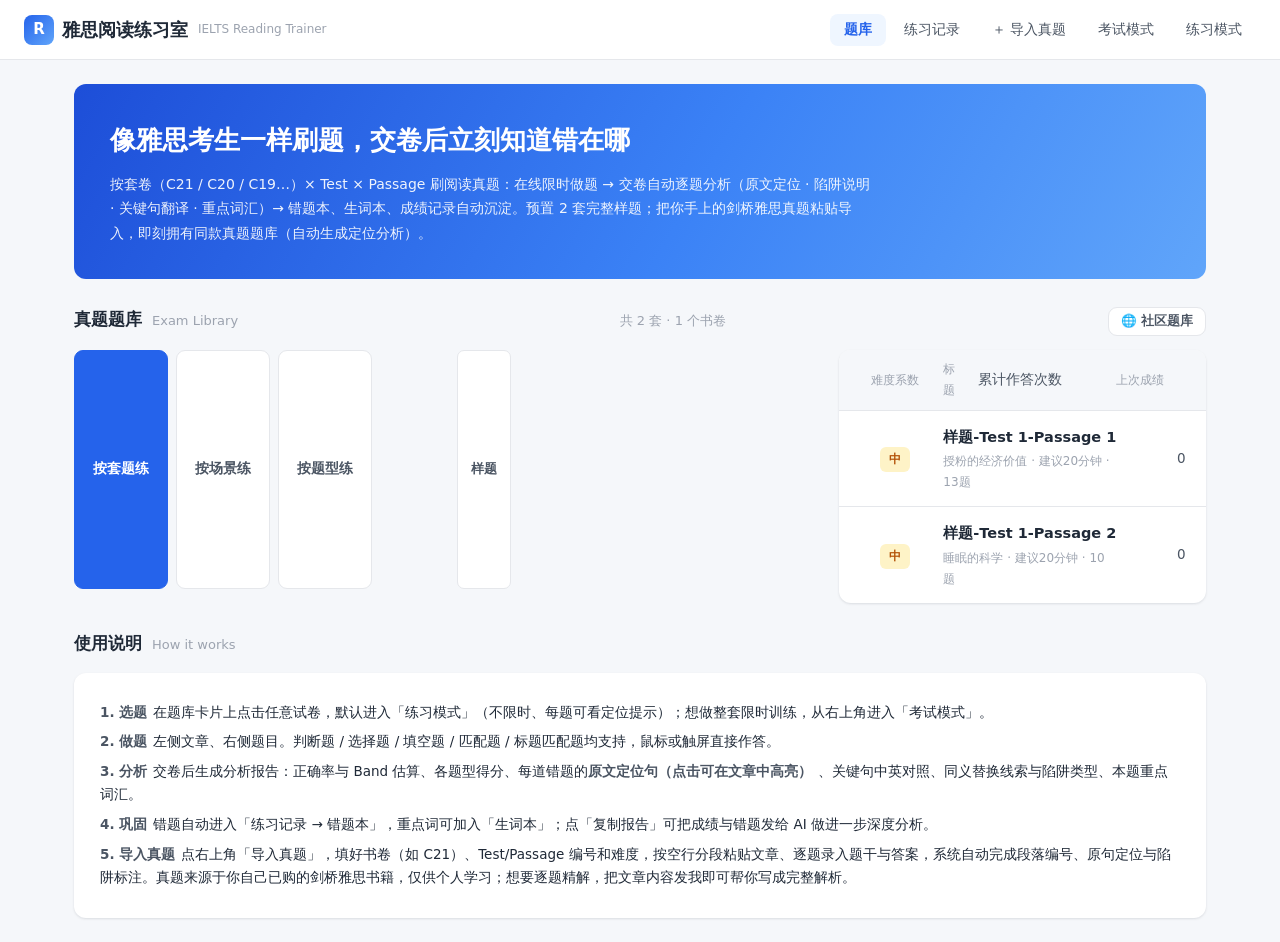
==== index.html @ 21b91934 "feat: 社区题库——GitHub 仓库即共享数据库，无需服务器 用户问「要不要租服务器共享数据」，实测 GitHub raw / jsDelivr 均开放 CORS， 故用仓库 packs/ 目录" ====
<!DOCTYPE html>
<html lang="zh-CN">
<head>
<meta charset="UTF-8">
<meta name="viewport" content="width=device-width, initial-scale=1.0">
<title>雅思阅读练习室 · IELTS Reading Trainer</title>
<link rel="stylesheet" href="assets/style.css">
</head>
<body>

<!-- 顶部导航 -->
<header class="topbar">
  <div class="brand" id="brandHome">
    <span class="logo">R</span>
    雅思阅读练习室 <small>IELTS Reading Trainer</small>
  </div>
  <nav class="nav">
    <button id="nav-home" class="active">题库</button>
    <button id="nav-history">练习记录</button>
    <button id="nav-import">＋ 导入真题</button>
    <button id="nav-examMode">考试模式</button>
    <button id="nav-practiceMode">练习模式</button>
  </nav>
</header>

<!-- 试卷信息条（答题/报告时显示） -->
<div id="examTopbar" style="display:none;max-width:1180px;margin:14px auto 0;padding:0 24px">
  <div class="exam-header">
    <h2 id="examTitle">试卷</h2>
    <span class="progress" id="progress">已答 0/0</span>
    <div class="timer" id="timer">00:00</div>
  </div>
</div>

<main>
  <!-- ========== 首页：题库 ========== -->
  <section id="view-home" class="view active">
    <div class="hero">
      <h1>像雅思考生一样刷题，交卷后立刻知道错在哪</h1>
      <p>按套卷（C21 / C20 / C19…）× Test × Passage 刷阅读真题：在线限时做题 → 交卷自动逐题分析（原文定位 · 陷阱说明 · 关键句翻译 · 重点词汇）→ 错题本、生词本、成绩记录自动沉淀。预置 2 套完整样题；把你手上的剑桥雅思真题粘贴导入，即刻拥有同款真题题库（自动生成定位分析）。</p>
    </div>
    <div class="sec-title">真题题库 <span class="en">Exam Library</span><span class="count" id="examCount"></span>
      <button class="btn ghost btn-sm" id="btnCommunity" style="margin-left:auto">🌐 社区题库</button>
    </div>
    <div class="exam-grid" id="examGrid"></div>

    <div class="sec-title">使用说明 <span class="en">How it works</span></div>
    <div class="panel">
      <div class="kv"><b>1. 选题</b>在题库卡片上点击任意试卷，默认进入「练习模式」（不限时、每题可看定位提示）；想做整套限时训练，从右上角进入「考试模式」。</div>
      <div class="kv"><b>2. 做题</b>左侧文章、右侧题目。判断题 / 选择题 / 填空题 / 匹配题 / 标题匹配题均支持，鼠标或触屏直接作答。</div>
      <div class="kv"><b>3. 分析</b>交卷后生成分析报告：正确率与 Band 估算、各题型得分、每道错题的<b>原文定位句（点击可在文章中高亮）</b>、关键句中英对照、同义替换线索与陷阱类型、本题重点词汇。</div>
      <div class="kv"><b>4. 巩固</b>错题自动进入「练习记录 → 错题本」，重点词可加入「生词本」；点「复制报告」可把成绩与错题发给 AI 做进一步深度分析。</div>
      <div class="kv"><b>5. 导入真题</b>点右上角「导入真题」，填好书卷（如 C21）、Test/Passage 编号和难度，按空行分段粘贴文章、逐题录入题干与答案，系统自动完成段落编号、原句定位与陷阱标注。真题来源于你自己已购的剑桥雅思书籍，仅供个人学习；想要逐题精解，把文章内容发我即可帮你写成完整解析。</div>
    </div>
  </section>

  <!-- ========== 答题页 ========== -->
  <section id="view-exam" class="view">
    <div class="mobile-tabs">
      <button data-mtab="passage" class="active">阅读文章</button>
      <button data-mtab="question">题目</button>
    </div>
    <div class="exam-body">
      <div class="panel" id="passagePanel">
        <div class="panel-title">阅读文章 <span class="tag">Passage</span></div>
        <div id="passageBody"></div>
      </div>
      <div class="panel" id="questionPanel">
        <div class="panel-title">题目 <span class="tag">Questions</span></div>
        <div id="questionBody"></div>
      </div>
    </div>
  </section>

  <!-- ========== 分析报告页 ========== -->
  <section id="view-report" class="view">
    <div class="report-head">
      <div class="score-ring" id="scoreRing"></div>
      <div class="report-meta" id="reportMeta"></div>
    </div>
    <div class="report-actions" id="reportActions"></div>
    <div class="exam-body">
      <div class="panel" id="reportPassagePanel">
        <div class="panel-title">原文与词汇 <span class="tag">Passage</span></div>
        <div id="reportPassage"></div>
      </div>
      <div class="panel" id="reportAnswerPanel">
        <div class="panel-title">逐题解析 <span class="tag">Analysis</span></div>
        <div id="reportAnswers"></div>
      </div>
    </div>
  </section>

  <!-- ========== 记录页 ========== -->
  <section id="view-history" class="view"></section>
</main>

<!-- 导入文章弹窗 -->
<div class="modal-mask" id="importMask">
  <div class="modal" style="width:860px">
    <h3>导入英文文章 · 创建练习题</h3>
    <div class="m-sub">粘贴任意英文文章（空行分段），选择题目来源与用途。文章与题目数据仅保存在本机浏览器。</div>

    <div class="form-2col">
      <div class="form-row"><label>试卷名称（如 C21-Test 1-Passage 1 / My Article）</label><input type="text" id="impTitle" placeholder="导入的文章"></div>
      <div class="form-row"><label>中文副标题</label><input type="text" id="impTitleCn" placeholder=""></div>
    </div>
    <div class="form-4col">
      <div class="form-row"><label>所属书卷/合集</label><input type="text" id="impBook" list="bookList" placeholder="C21 / 我的文章"><datalist id="bookList"><option value="C21"><option value="C20"><option value="C19"><option value="C18"><option value="C17"><option value="C16"><option value="C15"><option value="C14"><option value="C13"><option value="C12"><option value="C11"><option value="C10"><option value="C9"><option value="C8"><option value="C7"><option value="C6"><option value="C5"><option value="我的文章"></datalist></div>
      <div class="form-row"><label>Test 编号</label><input type="number" id="impTest" value="1" min="1" max="9"></div>
      <div class="form-row"><label>Passage 编号</label><input type="number" id="impPassageNo" value="1" min="1" max="9"></div>
      <div class="form-row"><label>难度系数</label><select id="impDifficulty"><option>易</option><option selected>中</option><option>难</option></select></div>
    </div>
    <div class="form-2col">
      <div class="form-row"><label>建议用时（分钟）</label><input type="number" id="impMinutes" value="20"></div>
      <div class="form-row"><label>话题/场景（如：环境、教育、科技）</label><input type="text" id="impTag" placeholder="环境"></div>
    </div>
    <div class="form-row">
      <label>文章内容（每个段落之间空一行，系统自动标注 A/B/C… 段）</label>
      <textarea id="impPassage" style="min-height:150px" placeholder="在此粘贴英文文章。段落之间用空行分隔。"></textarea>
    </div>

    <div class="form-row">
      <label>题目来源</label>
      <div class="src-picker">
        <label class="src-opt"><input type="radio" name="srcMode" value="auto" checked> <b>自动生成题目</b><span>内置规则引擎离线出题（判断/填空/标题匹配），每题带原句定位与解析，即刻可练</span></label>
        <label class="src-opt"><input type="radio" name="srcMode" value="manual"> <b>我自己出题</b><span>逐题手动录入题干与答案（真题可用这种方式）</span></label>
        <label class="src-opt"><input type="radio" name="srcMode" value="mix"> <b>混合</b><span>自动生成打底，再手动补充</span></label>
      </div>
    </div>

    <div class="form-row" id="autoOpts">
      <label>自动生成的题型</label>
      <div class="type-check">
        <label><input type="checkbox" id="autoTfng" checked> 判断题（6 题）</label>
        <label><input type="checkbox" id="autoGap" checked> 句子填空（3 题）</label>
        <label><input type="checkbox" id="autoHeading" checked> 段落标题匹配</label>
      </div>
      <div class="hint-text">生成规则：TRUE=同义复现 / FALSE=反向改写 / NG=实体偷换；填空从原句挖关键词；标题按段落关键词生成并带干扰项。所有题目均可回原文定位。</div>
    </div>

    <div class="form-row" id="manualRows" style="display:none">
      <label>题目录入（题干粘贴文章相关句子；选项仅单选题需要，用分号分隔；答案填 TRUE/FALSE/NOT GIVEN、选项字母或所填词）</label>
      <div id="importRows"></div>
      <div class="hint-text" style="margin-top:8px"><button class="hint-btn" id="impAddRow" style="margin-left:0">＋ 添加一行题目</button></div>
    </div>

    <div class="form-row">
      <label>用途</label>
      <div class="src-picker">
        <label class="src-opt"><input type="radio" name="useMode" value="self" checked> <b>仅自己练习</b><span>保存在本机浏览器，不上传、不分享</span></label>
        <label class="src-opt"><input type="radio" name="useMode" value="contribute"> <b>贡献到公共题库</b><span>把这份文章与题目打包，提交给本项目的共享题库（见下方确认）</span></label>
      </div>
    </div>

    <div class="form-row contribute-box" id="contributeBox" style="display:none">
      <label>贡献确认（全部勾选后才能贡献）</label>
      <div class="declare-list">
        <label><input type="checkbox" id="declCopyright"> 我确认对这篇文章拥有相应权利：原创、公有领域，或已获授权可以分享（不是从商业站点/出版物扒来的全文）。</label>
        <label><input type="checkbox" id="declOriginal"> 我确认题目是我自己出的，或由本工具自动生成，没有从雅思哥/小站等商业备考站复制题目。</label>
        <label><input type="checkbox" id="declPrivacy"> 我确认文章不含个人隐私、保密资料或不当内容。</label>
      </div>
      <div class="form-2col" style="margin-top:10px">
        <div class="form-row"><label>贡献者昵称（显示在题库来源中）</label><input type="text" id="impContributor" placeholder="anonymous"></div>
        <div class="form-row"><label>文章授权方式</label><select id="impLicense"><option value="CC BY 4.0">CC BY 4.0（署名）</option><option value="CC0">CC0（公有领域奉献）</option><option value="原文转载已获授权">已获授权转载</option></select></div>
      </div>
    </div>

    <div class="form-row" id="verifyBox" style="display:none"></div>

    <div style="display:flex;gap:10px;margin-top:6px;flex-wrap:wrap">
      <button class="btn" id="impSubmit">导入并开始练习</button>
      <button class="btn ghost" id="impPreview">预览自动生成的题目</button>
      <button class="btn ghost" id="impCommunity">🌐 社区题库</button>
      <button class="btn ghost" id="impExportPack">导出题库包</button>
      <button class="btn ghost" id="impImportPack">导入题库包</button>
      <button class="btn ghost" id="impCancel">取消</button>
      <input type="file" id="packFile" accept=".json" style="display:none">
    </div>
  </div>
</div>

<!-- 社区题库弹窗（数据源：GitHub 仓库 packs/ 目录） -->
<div class="modal-mask" id="communityMask">
  <div class="modal" style="width:860px">
    <h3>🌐 社区题库</h3>
    <div class="m-sub">从项目 GitHub 仓库的 <code>packs/</code> 目录在线阅读并导入。所有内容由社区贡献，授权方式见每条来源标注；知识产权归各贡献者，本项目仅提供索引与导入通道。</div>

    <div class="cmty-toolbar">
      <button class="btn ghost" id="cmtyRefresh">🔄 刷新列表</button>
      <span class="cmty-status" id="cmtyStatus"></span>
    </div>
    <div id="cmtyList"></div>

    <div class="cmty-foot">
      <div>想贡献自己的文章？「导入真题」→ 用途选<b>贡献到公共题库</b> → 导出处题库包，按 <a href="https://github.com/l458022/ielts-reading-trainer/blob/main/CONTRIBUTING.md" target="_blank" rel="noopener">贡献指南</a> 提 PR。合并后这里就会出现。</div>
      <div style="display:flex;gap:10px">
        <button class="btn ghost" id="cmtyClose">关闭</button>
      </div>
    </div>
  </div>
</div>

<div class="toast" id="toast"></div>
<div class="vocab-tip" id="vocabTip"></div>

<script src="assets/data-exam1.js"></script>
<script src="assets/data-exam2.js"></script>
<script src="assets/engine.js"></script>
<script src="assets/generator.js"></script>
<script src="assets/dict-core.js"></script>
<script src="assets/app.js"></script>
</body>
</html>
---- assets/style.css ----
/* 雅思阅读练习平台 · 样式（浅色学习界面） */

:root {
  --blue: #2563eb;
  --blue-dark: #1e40af;
  --blue-light: #eff6ff;
  --ink: #1f2937;
  --ink-2: #4b5563;
  --ink-3: #9ca3af;
  --line: #e5e7eb;
  --bg: #f5f7fa;
  --card: #ffffff;
  --green: #16a34a;
  --green-bg: #f0fdf4;
  --red: #dc2626;
  --red-bg: #fef2f2;
  --amber: #d97706;
  --amber-bg: #fffbeb;
  --radius: 12px;
  --shadow: 0 1px 3px rgba(16,24,40,.08), 0 1px 2px rgba(16,24,40,.04);
}

* { box-sizing: border-box; margin: 0; padding: 0; }

body {
  font-family: "Segoe UI", "Microsoft YaHei", "PingFang SC", system-ui, sans-serif;
  background: var(--bg);
  color: var(--ink);
  line-height: 1.75;
  font-size: 15px;
}

button { font-family: inherit; cursor: pointer; border: none; background: none; }
a { color: var(--blue); text-decoration: none; }
a:hover { text-decoration: underline; }

/* ---------- 顶栏 ---------- */
.topbar {
  position: sticky; top: 0; z-index: 50;
  background: var(--card);
  border-bottom: 1px solid var(--line);
  display: flex; align-items: center; gap: 16px;
  padding: 0 24px; height: 60px;
}
.brand { font-size: 18px; font-weight: 700; color: var(--ink); cursor: pointer; display: flex; align-items: center; gap: 8px; }
.brand .logo { width: 30px; height: 30px; border-radius: 8px; background: linear-gradient(135deg, var(--blue), #60a5fa); color: #fff; display: grid; place-items: center; font-size: 15px; font-weight: 800; }
.brand small { font-size: 12px; color: var(--ink-3); font-weight: 400; margin-left: 2px; }
.nav { display: flex; gap: 4px; margin-left: auto; }
.nav button {
  padding: 7px 14px; border-radius: 8px; font-size: 14px; color: var(--ink-2);
}
.nav button:hover { background: var(--bg); color: var(--ink); }
.nav button.active { background: var(--blue-light); color: var(--blue); font-weight: 600; }

main { max-width: 1180px; margin: 0 auto; padding: 24px; }
.view { display: none; }
.view.active { display: block; }

/* ---------- 首页 ---------- */
.hero {
  background: linear-gradient(120deg, #1d4ed8, #3b82f6 55%, #60a5fa);
  color: #fff; border-radius: var(--radius);
  padding: 34px 36px; margin-bottom: 26px;
}
.hero h1 { font-size: 26px; margin-bottom: 8px; }
.hero p { font-size: 14px; opacity: .92; max-width: 760px; }

.sec-title {
  display: flex; align-items: baseline; gap: 10px;
  font-size: 17px; font-weight: 700; margin: 26px 0 14px;
}
.sec-title .en { color: var(--ink-3); font-size: 13px; font-weight: 400; }
.sec-title .count { margin-left: auto; font-size: 13px; color: var(--ink-3); font-weight: 400; }

.exam-grid { display: grid; grid-template-columns: repeat(auto-fill, minmax(330px, 1fr)); gap: 16px; }

.exam-card {
  background: var(--card); border-radius: var(--radius); box-shadow: var(--shadow);
  padding: 20px; border: 1px solid transparent; transition: border-color .15s, transform .15s;
  cursor: pointer; position: relative;
}
.exam-card:hover { border-color: var(--blue); transform: translateY(-2px); }
.exam-card .badge {
  display: inline-block; font-size: 12px; padding: 2px 10px; border-radius: 20px;
  background: var(--blue-light); color: var(--blue); font-weight: 600; margin-bottom: 10px;
}
.exam-card h3 { font-size: 17px; }
.exam-card .cn { font-size: 13px; color: var(--ink-3); margin: 2px 0 10px; }
.exam-card .meta { display: flex; flex-wrap: wrap; gap: 8px; font-size: 12.5px; color: var(--ink-2); }
.exam-card .meta span { background: var(--bg); border-radius: 6px; padding: 3px 9px; }
.exam-card .intro { font-size: 13px; color: var(--ink-2); margin-top: 12px; line-height: 1.6; }
.exam-card .best { margin-top: 10px; font-size: 12.5px; color: var(--green); font-weight: 600; }
.exam-card .delete-btn {
  position: absolute; top: 12px; right: 12px; font-size: 12px; color: var(--ink-3);
  padding: 3px 9px; border-radius: 6px;
}
.exam-card .delete-btn:hover { color: var(--red); background: var(--red-bg); }

/* ---------- 按钮 ---------- */
.btn {
  display: inline-flex; align-items: center; gap: 6px;
  border-radius: 9px; padding: 9px 18px; font-size: 14px; font-weight: 600;
  background: var(--blue); color: #fff; transition: background .15s;
}
.btn:hover { background: var(--blue-dark); }
.btn.ghost { background: var(--card); color: var(--ink-2); border: 1px solid var(--line); }
.btn.ghost:hover { background: var(--bg); color: var(--ink); }
.btn.warn { background: var(--amber); }
.btn.warn:hover { background: #b45309; }
.btn:disabled { opacity: .5; cursor: not-allowed; }
.btn-sm { padding: 5px 12px; font-size: 12.5px; font-weight: 600; }

/* ---------- 社区题库 ---------- */
.cmty-toolbar { display: flex; align-items: center; gap: 12px; margin-bottom: 10px; }
.cmty-status { font-size: 12.5px; color: var(--ink-3); }
.cmty-loading, .cmty-empty {
  font-size: 13px; color: var(--ink-3); background: var(--bg);
  border: 1px dashed var(--line); border-radius: 10px; padding: 18px; text-align: center;
}
.cmty-row {
  display: flex; align-items: center; gap: 14px; justify-content: space-between;
  border: 1px solid var(--line); border-radius: 10px; padding: 12px 14px; margin-bottom: 10px;
  background: var(--card);
}
.cmty-row:hover { border-color: var(--blue); }
.cmty-info { min-width: 0; }
.cmty-title { font-size: 14.5px; font-weight: 700; color: var(--ink); margin-bottom: 5px; }
.cmty-title .cmty-en { font-weight: 500; color: var(--ink-3); font-size: 12.5px; }
.cmty-meta { display: flex; flex-wrap: wrap; gap: 8px; font-size: 12px; color: var(--ink-2); margin-bottom: 4px; }
.cmty-meta span { background: var(--blue-light); color: var(--blue); border-radius: 5px; padding: 1px 8px; }
.cmty-src { font-size: 11.5px; color: var(--ink-3); }
.cmty-foot {
  display: flex; align-items: flex-end; justify-content: space-between; gap: 16px;
  margin-top: 16px; padding-top: 14px; border-top: 1px solid var(--line);
  font-size: 12px; color: var(--ink-3);
}
.cmty-foot a { color: var(--blue); text-decoration: underline; }

/* ---------- 答题页 ---------- */
.exam-header {
  display: flex; align-items: center; gap: 14px; flex-wrap: wrap;
  background: var(--card); border-radius: var(--radius); box-shadow: var(--shadow);
  padding: 14px 20px; margin-bottom: 18px;
}
.exam-header h2 { font-size: 18px; }
.exam-header .timer {
  margin-left: auto; font-variant-numeric: tabular-nums;
  font-size: 20px; font-weight: 700; color: var(--blue);
}
.exam-header .timer.urgent { color: var(--red); }
.exam-header .progress { font-size: 13px; color: var(--ink-2); }

.exam-body { display: grid; grid-template-columns: 1fr 460px; gap: 18px; align-items: start; }
.panel {
  background: var(--card); border-radius: var(--radius); box-shadow: var(--shadow);
  padding: 22px 26px;
}
.panel-title {
  font-size: 15px; font-weight: 700; margin-bottom: 4px; color: var(--ink);
  display: flex; align-items: center; gap: 8px;
}
.panel-title .tag { font-size: 11px; background: var(--blue-light); color: var(--blue); border-radius: 5px; padding: 1px 8px; font-weight: 600; }

.para { margin: 14px 0; text-align: justify; }
.para-label {
  display: inline-flex; width: 26px; height: 26px; border-radius: 6px;
  background: var(--blue); color: #fff; font-weight: 700; font-size: 13px;
  align-items: center; justify-content: center; margin-right: 8px; vertical-align: 2px;
}
.sentence { border-radius: 3px; transition: background .3s; }
.sentence.hl { background: #fde68a; padding: 1px 0; }
.sentence.hl-active { background: #fbbf24; padding: 1px 0; }
.vocab-word { border-bottom: 1.5px dashed var(--blue); cursor: help; }
.vocab-marked { background: #ede9fe; border-radius: 3px; padding: 0 2px; cursor: pointer; }

/* 报告页逐词点击 */
.w { border-radius: 3px; cursor: pointer; transition: background .12s; }
.w:hover { background: #dbeafe; }
.w.vocab-word { background: #eff6ff; }
.dict-hint {
  font-size: 12.5px; color: #1e40af; background: #eff6ff;
  border: 1px solid #bfdbfe; border-radius: 8px; padding: 8px 12px; margin-bottom: 10px;
}
.dict-hint b { color: #1d4ed8; }

/* 查词气泡 */
.tip-src { display: inline-block; font-size: 11px; font-weight: 700; border-radius: 5px; padding: 1px 7px; margin-bottom: 5px; }
.tip-src.src-vocab { background: #1d4ed8; color: #fff; }
.tip-src.src-dict { background: #065f46; color: #d1fae5; }
.tip-src.src-none { background: #7f1d1d; color: #fecaca; }
.tip-sub { color: #d1d5db; font-size: 12px; }
.tip-acts { margin-top: 8px; padding-top: 7px; border-top: 1px solid #374151; display: flex; gap: 12px; }
.tip-act { color: #93c5fd; cursor: pointer; font-size: 12.5px; }
.tip-act:hover { color: #bfdbfe; text-decoration: underline; }

.vocab-tip {
  position: fixed; z-index: 200; max-width: 280px;
  background: #1f2937; color: #f9fafb; border-radius: 9px; padding: 10px 14px;
  font-size: 13px; line-height: 1.6; box-shadow: 0 10px 30px rgba(0,0,0,.25);
  display: none;
}
.vocab-tip b { color: #93c5fd; }

/* 题目组 */
.qgroup { margin-bottom: 26px; }
.qgroup .instruction {
  font-size: 13.5px; font-weight: 600; color: var(--ink);
  background: var(--blue-light); border-radius: 8px; padding: 10px 14px; margin: 8px 0 6px;
}
.qgroup .note { font-size: 12px; color: var(--amber); margin: 0 0 8px 2px; }

.q-item { padding: 13px 0; border-bottom: 1px dashed var(--line); }
.q-item:last-child { border-bottom: none; }
.q-item .stem { font-weight: 600; font-size: 14px; margin-bottom: 8px; }
.q-item .stem .no { color: var(--blue); margin-right: 6px; }
.q-item .subj { font-weight: 400; color: var(--ink-2); font-size: 13px; margin-bottom: 6px; }

.opts { display: flex; flex-wrap: wrap; gap: 8px; }
.opt {
  border: 1.5px solid var(--line); border-radius: 8px; padding: 6px 14px;
  font-size: 13.5px; color: var(--ink-2); background: #fff; transition: all .12s;
  display: inline-flex; align-items: center; gap: 6px;
}
.opt:hover { border-color: var(--blue); color: var(--blue); }
.opt.sel { border-color: var(--blue); background: var(--blue-light); color: var(--blue); font-weight: 600; }

.gapfill-input {
  width: 220px; max-width: 100%; border: none; border-bottom: 1.5px solid var(--line);
  font-size: 14px; padding: 5px 6px; color: var(--ink); background: transparent;
}
.gapfill-input:focus { outline: none; border-bottom-color: var(--blue); }

select.heading-select, select.matching-select {
  border: 1.5px solid var(--line); border-radius: 8px; padding: 5px 10px;
  font-size: 13.5px; color: var(--ink); background: #fff; max-width: 100%;
}
select.heading-select:focus, select.matching-select:focus { outline: none; border-color: var(--blue); }

.heading-pool { font-size: 13px; background: var(--bg); border-radius: 8px; padding: 12px 16px; margin: 8px 0; }
.heading-pool div { padding: 2px 0; }

.matching-pool { font-size: 13px; background: var(--bg); border-radius: 8px; padding: 12px 16px; margin: 8px 0; }
.matching-pool div { padding: 2px 0; }

.q-actions { margin-top: 24px; display: flex; gap: 12px; flex-wrap: wrap; }
.hint-btn { font-size: 12px; color: var(--amber); padding: 2px 8px; border-radius: 5px; margin-left: 8px; }
.hint-btn:hover { background: var(--amber-bg); }
.hint-box { font-size: 13px; background: var(--amber-bg); color: #92400e; border-radius: 8px; padding: 9px 13px; margin-top: 8px; }

/* ---------- 报告页 ---------- */
.report-head {
  background: var(--card); border-radius: var(--radius); box-shadow: var(--shadow);
  padding: 24px 28px; margin-bottom: 18px;
  display: flex; gap: 30px; flex-wrap: wrap; align-items: center;
}
.score-ring { width: 120px; height: 120px; flex-shrink: 0; position: relative; }
.score-ring svg { transform: rotate(-90deg); }
.score-ring .num {
  position: absolute; inset: 0; display: grid; place-items: center;
  font-size: 26px; font-weight: 800; color: var(--ink);
}
.score-ring .num small { font-size: 13px; color: var(--ink-3); font-weight: 500; }
.report-meta { flex: 1; min-width: 260px; }
.report-meta h2 { font-size: 20px; margin-bottom: 4px; }
.report-meta .stat-row { display: flex; gap: 22px; flex-wrap: wrap; margin-top: 12px; }
.report-meta .stat { text-align: center; }
.report-meta .stat b { display: block; font-size: 20px; }
.report-meta .stat span { font-size: 12px; color: var(--ink-3); }

.type-chips { display: flex; gap: 10px; flex-wrap: wrap; margin: 14px 0 4px; }
.type-chip {
  background: var(--bg); border-radius: 9px; padding: 8px 14px; font-size: 12.5px;
}
.type-chip b { display: block; font-size: 15px; margin-bottom: 1px; }
.type-chip.full { background: var(--green-bg); color: var(--green); }
.type-chip.half { background: var(--amber-bg); color: var(--amber); }
.type-chip.low { background: var(--red-bg); color: var(--red); }

.report-actions { display: flex; gap: 12px; margin: 16px 0; flex-wrap: wrap; }

.ans-card {
  background: var(--card); border-radius: var(--radius); box-shadow: var(--shadow);
  margin-bottom: 14px; overflow: hidden; border-left: 4px solid var(--line);
}
.ans-card.ok { border-left-color: var(--green); }
.ans-card.bad { border-left-color: var(--red); }
.ans-card-head {
  display: flex; align-items: center; gap: 12px; padding: 14px 20px;
  background: var(--bg); font-weight: 700; font-size: 14px;
}
.ans-card.ok .ans-card-head { background: var(--green-bg); color: #166534; }
.ans-card.bad .ans-card-head { background: var(--red-bg); color: #991b1b; }
.ans-card-head .no { font-size: 16px; }
.ans-card-head .type-tag { font-size: 11px; background: rgba(0,0,0,.07); padding: 2px 8px; border-radius: 5px; font-weight: 600; }
.ans-card-head .right { margin-left: auto; font-weight: 600; font-size: 13.5px; }
.ans-card-body { padding: 16px 20px; }

.kv { font-size: 13.5px; margin: 6px 0; }
.kv b { color: var(--ink-2); font-weight: 600; margin-right: 6px; }
.kv .wrong-val { color: var(--red); text-decoration: line-through; }
.kv .right-val { color: var(--green); font-weight: 700; }

.quote-box {
  background: #fffbeb; border-left: 3px solid var(--amber);
  border-radius: 0 8px 8px 0; padding: 12px 16px; margin: 10px 0; font-size: 14px;
}
.quote-box .loc { font-size: 12px; color: var(--amber); font-weight: 700; margin-bottom: 4px; }
.quote-box .trans { color: var(--ink-2); font-size: 13px; margin-top: 8px; padding-top: 8px; border-top: 1px dashed #fcd34d; }

.tips { display: flex; flex-direction: column; gap: 8px; margin-top: 10px; }
.tip {
  font-size: 13px; border-radius: 8px; padding: 9px 13px; display: flex; gap: 8px;
}
.tip.explain { background: var(--blue-light); color: #1e3a8a; }
.tip.trap { background: var(--red-bg); color: #991b1b; }
.tip.para { background: var(--green-bg); color: #166534; }
.tip::before { font-weight: 700; flex-shrink: 0; }
.tip.explain::before { content: "解析"; }
.tip.trap::before { content: "陷阱"; }
.tip.para::before { content: "替换"; }

.word-chips { display: flex; flex-wrap: wrap; gap: 6px; margin-top: 10px; }
.word-chip {
  font-size: 12px; background: #ede9fe; color: #5b21b6;
  border-radius: 6px; padding: 3px 9px;
}

/* 词表 */
.vocab-table { width: 100%; border-collapse: collapse; font-size: 13.5px; }
.vocab-table th, .vocab-table td { padding: 9px 10px; border-bottom: 1px solid var(--line); text-align: left; vertical-align: top; }
.vocab-table th { background: var(--bg); font-size: 12.5px; color: var(--ink-2); }
.vocab-table td:first-child { font-weight: 700; color: var(--blue-dark); white-space: nowrap; }
.vocab-table .sent { color: var(--ink-2); font-size: 12.5px; }
.add-word { font-size: 11.5px; color: var(--ink-3); }
.add-word:hover { color: var(--blue); }

/* ---------- 历史 / 错题本 ---------- */
.history-table { width: 100%; border-collapse: collapse; background: var(--card); border-radius: var(--radius); box-shadow: var(--shadow); overflow: hidden; font-size: 13.5px; }
.history-table th, .history-table td { padding: 11px 14px; border-bottom: 1px solid var(--line); text-align: left; }
.history-table th { background: var(--bg); font-size: 12.5px; color: var(--ink-2); }
.history-table tr:last-child td { border-bottom: none; }
.pill { font-size: 12px; padding: 2px 10px; border-radius: 20px; font-weight: 600; }
.pill.ok { background: var(--green-bg); color: var(--green); }
.pill.bad { background: var(--red-bg); color: var(--red); }

.empty { text-align: center; color: var(--ink-3); padding: 50px 0; font-size: 14px; }

/* ---------- 弹窗 ---------- */
.modal-mask {
  position: fixed; inset: 0; background: rgba(17,24,39,.5); z-index: 100;
  display: none; align-items: flex-start; justify-content: center; padding: 40px 16px; overflow: auto;
}
.modal-mask.show { display: flex; }
.modal {
  background: var(--card); border-radius: 14px; width: 760px; max-width: 100%;
  padding: 26px 30px; box-shadow: 0 20px 60px rgba(0,0,0,.3);
}
.modal h3 { font-size: 18px; margin-bottom: 4px; }
.modal .m-sub { font-size: 13px; color: var(--ink-3); margin-bottom: 18px; }
.form-row { margin-bottom: 14px; }
.form-row label { display: block; font-size: 13px; font-weight: 600; margin-bottom: 5px; color: var(--ink-2); }
.form-row input[type=text], .form-row input[type=number], .form-row textarea, .form-row select {
  width: 100%; border: 1.5px solid var(--line); border-radius: 8px; padding: 8px 12px;
  font-size: 14px; font-family: inherit;
}
.form-row textarea { min-height: 130px; resize: vertical; line-height: 1.6; }
.form-row .hint-text { font-size: 12px; color: var(--ink-3); margin-top: 4px; }
.form-2col { display: grid; grid-template-columns: 1fr 1fr; gap: 12px; }

.qrow { display: grid; grid-template-columns: 56px 1fr 96px 1fr 34px; gap: 8px; margin-bottom: 8px; align-items: center; }
.qrow input, .qrow select { border: 1.5px solid var(--line); border-radius: 7px; padding: 7px 9px; font-size: 13px; width: 100%; }
.qrow .mini-btn { text-align: center; color: var(--ink-3); border-radius: 6px; padding: 6px 0; font-size: 15px; }
.qrow .mini-btn:hover { color: var(--red); background: var(--red-bg); }
.qrow-head { display: grid; grid-template-columns: 56px 1fr 96px 1fr 34px; gap: 8px; font-size: 12px; color: var(--ink-3); margin-bottom: 4px; }

.toast {
  position: fixed; left: 50%; bottom: 40px; transform: translateX(-50%);
  background: #111827; color: #f9fafb; border-radius: 10px; padding: 11px 22px;
  font-size: 13.5px; z-index: 300; display: none; box-shadow: 0 10px 30px rgba(0,0,0,.3);
}
.toast.show { display: block; }

/* 移动端 */
@media (max-width: 960px) {
  .exam-body { grid-template-columns: 1fr; }
  .qrow, .qrow-head { grid-template-columns: 46px 1fr 80px; }
  .qrow .col-opt, .qrow .col-hide { display: none; }
  .exam-header .timer { margin-left: 0; }
  main { padding: 14px; }
  .topbar { padding: 0 14px; gap: 8px; }
  .brand small { display: none; }
}
.mobile-tabs { display: none; }
@media (max-width: 960px) {
  .mobile-tabs {
    display: flex; gap: 8px; margin-bottom: 12px;
  }
  .mobile-tabs button {
    flex: 1; padding: 10px; border-radius: 9px; font-size: 14px; font-weight: 600;
    background: var(--card); color: var(--ink-2); border: 1px solid var(--line);
  }
  .mobile-tabs button.active { background: var(--blue); color: #fff; border-color: var(--blue); }
  .mobile-hide { display: none !important; }
}

/* 打印/深色文字优化 */
::selection { background: #bfdbfe; }

/* ========== 题库页：套卷/场景/题型三视图 ========== */
.home-tabs { display: flex; gap: 8px; margin-bottom: 14px; }
.home-tabs button {
  padding: 8px 18px; border-radius: 9px; font-size: 14px; font-weight: 600;
  background: var(--card); color: var(--ink-2); border: 1px solid var(--line);
}
.home-tabs button.active { background: var(--blue); color: #fff; border-color: var(--blue); }

.book-bar { display: flex; flex-wrap: wrap; gap: 6px; margin-bottom: 14px; }
.book-btn {
  padding: 5px 13px; border-radius: 7px; font-size: 13px; font-weight: 600;
  background: var(--card); color: var(--ink-2); border: 1px solid var(--line);
}
.book-btn:hover { border-color: var(--blue); color: var(--blue); }
.book-btn.active { background: var(--blue); color: #fff; border-color: var(--blue); }

.exam-table {
  background: var(--card); border-radius: var(--radius); box-shadow: var(--shadow);
  overflow: hidden;
}
.exam-row {
  display: grid; grid-template-columns: 76px 1fr 110px 110px 150px;
  align-items: center; gap: 10px; padding: 13px 18px;
  border-bottom: 1px solid var(--line); cursor: pointer; transition: background .12s;
}
.exam-row:last-child { border-bottom: none; }
.exam-row:not(.head):hover { background: var(--blue-light); }
.exam-row.head {
  background: var(--bg); font-size: 12px; color: var(--ink-3); cursor: default;
  padding: 9px 18px;
}
.cell-diff { text-align: center; }
.cell-title b { font-size: 14.5px; font-weight: 600; }
.row-sub { font-size: 12px; color: var(--ink-3); margin-top: 1px; }
.cell-num { font-size: 13.5px; color: var(--ink-2); text-align: center; }
.cell-score { text-align: center; }
.cell-op { text-align: right; }
.link-btn {
  font-size: 13px; color: var(--blue); font-weight: 600; padding: 4px 8px; border-radius: 6px;
}
.link-btn:hover { background: var(--blue-light); }
.link-btn.danger { color: var(--ink-3); margin-left: 4px; }
.link-btn.danger:hover { color: var(--red); background: var(--red-bg); }

.diff-badge {
  display: inline-block; font-size: 12px; font-weight: 700; border-radius: 6px; padding: 2px 9px;
}
.diff-badge.diff-e { background: #dcfce7; color: #15803d; }
.diff-badge.diff-m { background: #fef3c7; color: #b45309; }
.diff-badge.diff-h { background: #fee2e2; color: #b91c1c; }

.scene-block { margin-bottom: 18px; }
.scene-name { font-size: 14px; font-weight: 700; margin-bottom: 8px; }
.scene-cards { display: grid; grid-template-columns: repeat(auto-fill, minmax(200px, 1fr)); gap: 10px; }
.exam-card.mini { padding: 14px 16px; }
.exam-card.mini h4 { font-size: 13.5px; line-height: 1.4; }
.exam-card.mini .meta { margin-top: 8px; display: flex; align-items: center; gap: 8px; font-size: 12px; color: var(--ink-3); }

.type-filter { display: flex; flex-wrap: wrap; gap: 10px; margin-bottom: 18px; }
.type-btn {
  background: var(--card); border: 1px solid var(--line); border-radius: 10px;
  padding: 12px 18px; font-size: 13px; color: var(--ink-2); text-align: center; min-width: 92px;
}
.type-btn:hover { border-color: var(--blue); color: var(--blue); }
.type-btn b { display: block; font-size: 18px; color: var(--ink); margin-bottom: 2px; }

.form-4col { display: grid; grid-template-columns: 2fr 1fr 1fr 1fr; gap: 12px; }
@media (max-width: 720px) {
  .form-4col { grid-template-columns: 1fr 1fr; }
  .exam-row { grid-template-columns: 64px 1fr 90px; }
  .exam-row .cell-num, .exam-row .cell-score, .exam-row.head .cell-num, .exam-row.head .cell-score { display: none; }
  .exam-row .cell-op { grid-column: 2 / -1; text-align: left; }
}

/* 标题防折行 */
.exam-row .cell-title b { white-space: nowrap; }

/* 导入弹窗：来源/用途选择、贡献声明、预览 */
.src-picker { display: flex; flex-direction: column; gap: 8px; }
.src-opt {
  display: grid; grid-template-columns: 22px auto 1fr; align-items: center; gap: 4px 10px;
  border: 1.5px solid var(--line); border-radius: 9px; padding: 10px 14px; cursor: pointer;
}
.src-opt:hover { border-color: var(--blue); }
.src-opt input { width: 16px; height: 16px; }
.src-opt b { font-size: 14px; }
.src-opt span { font-size: 12px; color: var(--ink-3); line-height: 1.5; }
.type-check { display: flex; gap: 18px; flex-wrap: wrap; font-size: 13.5px; }
.type-check label { display: flex; align-items: center; gap: 6px; cursor: pointer; }
.contribute-box { background: var(--amber-bg); border: 1px dashed #fcd34d; border-radius: 10px; padding: 14px 16px; }
.declare-list { display: flex; flex-direction: column; gap: 7px; }
.declare-list label { display: flex; gap: 8px; font-size: 12.5px; color: #92400e; line-height: 1.6; cursor: pointer; }
.declare-list input { margin-top: 3px; flex-shrink: 0; }
.preview-box { background: var(--bg); border-radius: 9px; padding: 12px 16px; font-size: 13px; }
.preview-group { font-weight: 700; color: var(--blue); margin: 8px 0 4px; font-size: 12.5px; }
.preview-q { font-size: 12.5px; color: var(--ink-2); padding: 2px 0; }
.preview-ans { color: var(--green); font-weight: 600; }
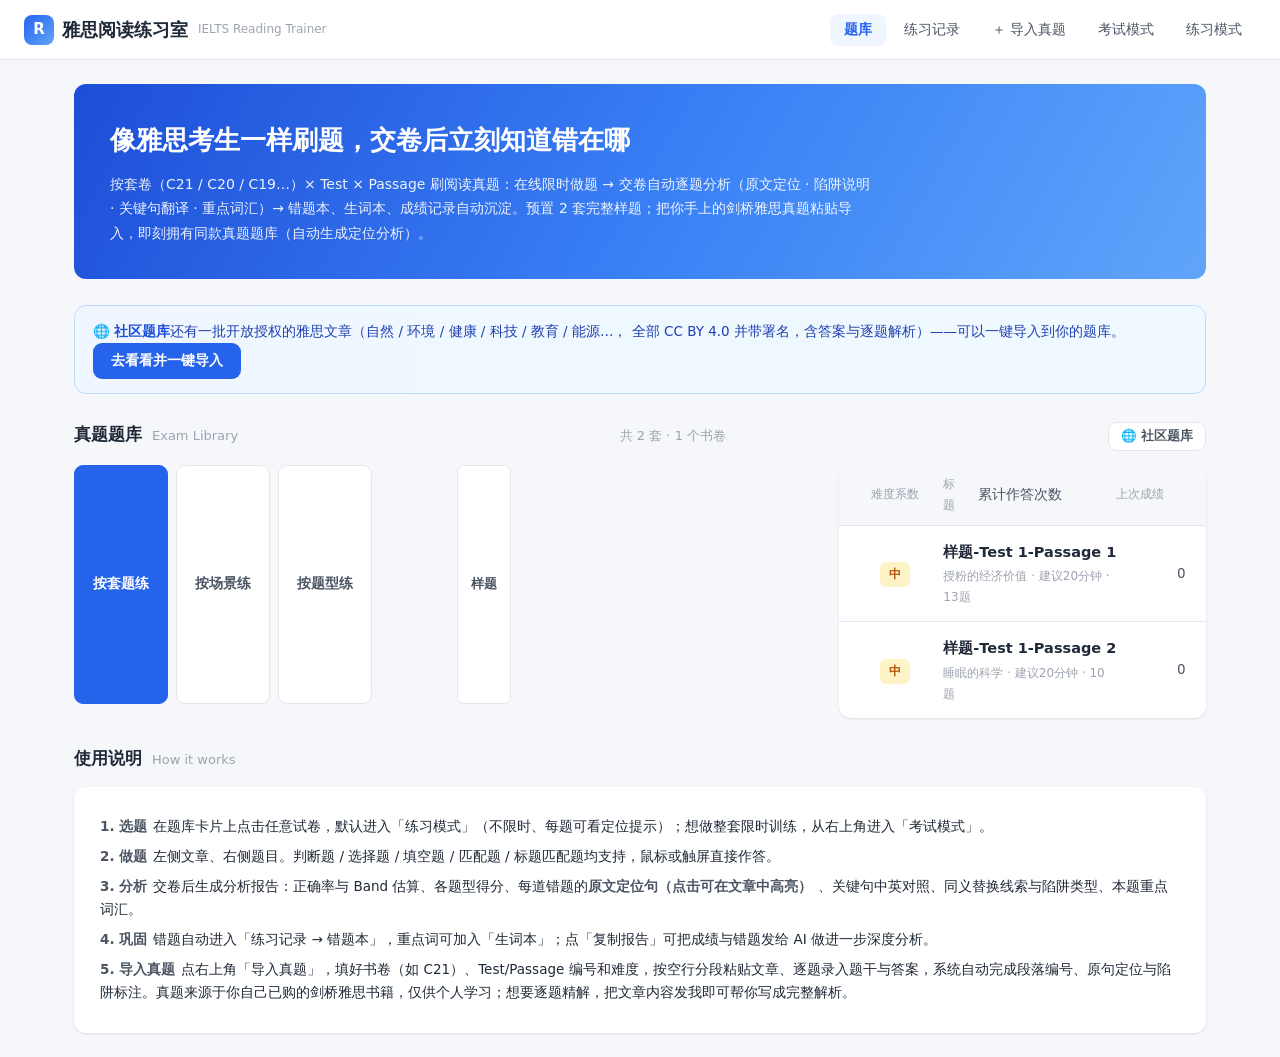
==== commit 8f110d9d: "fix: 首页看不到社区题库的 23 篇——加提示条 + 一键导入全部 用户反馈「库里还是只有两套」。实测确认：首页只显示 2 套内置样题， 23 篇社区题库必须进弹窗逐篇手动导入，等于内容被藏起来了" ====
--- a/index.html
+++ b/index.html
@@ -39,6 +39,12 @@
       <h1>像雅思考生一样刷题，交卷后立刻知道错在哪</h1>
       <p>按套卷（C21 / C20 / C19…）× Test × Passage 刷阅读真题：在线限时做题 → 交卷自动逐题分析（原文定位 · 陷阱说明 · 关键句翻译 · 重点词汇）→ 错题本、生词本、成绩记录自动沉淀。预置 2 套完整样题；把你手上的剑桥雅思真题粘贴导入，即刻拥有同款真题题库（自动生成定位分析）。</p>
     </div>
+    <div class="cmty-banner" id="cmtyBanner" style="display:none">
+      🌐 <b>社区题库</b>还有一批开放授权的雅思文章（自然 / 环境 / 健康 / 科技 / 教育 / 能源…，
+      全部 CC BY 4.0 并带署名，含答案与逐题解析）——可以一键导入到你的题库。
+      <button class="btn" id="cmtyBannerBtn">去看看并一键导入</button>
+    </div>
+
     <div class="sec-title">真题题库 <span class="en">Exam Library</span><span class="count" id="examCount"></span>
       <button class="btn ghost btn-sm" id="btnCommunity" style="margin-left:auto">🌐 社区题库</button>
     </div>
@@ -188,8 +194,70 @@
 
     <div class="cmty-toolbar">
       <button class="btn ghost" id="cmtyRefresh">🔄 刷新列表</button>
+      <button class="btn ghost" id="cmtyBulk">⬇ 一键导入全部</button>
+      <button class="btn ghost" id="cmtyAdminToggle">⚙ 管理模式</button>
+      <button class="btn ghost" id="cmtyUploadToggle">⬆ 上架新题库包</button>
+      <button class="btn ghost" id="cmtyIssueToggle">📥 从 Issue 导入投稿</button>
       <span class="cmty-status" id="cmtyStatus"></span>
     </div>
+
+    <div class="admin-box" id="cmtyAdminBox" style="display:none">
+      <div class="admin-warn">
+        <b>关于权限（请先读）</b>：前端代码是公开的，写死任何"管理员密码"都等于没有密码，
+        所以本应用<b>不使用密码</b>，而是用你自己的 GitHub 令牌来获得写权限。
+        <ul>
+          <li>令牌只保存在<b>你当前这台浏览器</b>的 localStorage，不会上传到任何地方，也不会进代码仓库</li>
+          <li>请使用<b>细粒度令牌（Fine-grained PAT）</b>：Repository access 只勾选
+            <code>l458022/ielts-reading-trainer</code>，Permissions 只给 <code>Contents: Read and write</code></li>
+          <li>创建入口：GitHub → 头像 → Settings → Developer settings → Personal access tokens → Fine-grained tokens → Generate new token</li>
+          <li>每次删改都会在仓库留下一条提交记录（可审计、可回滚）；公共电脑上用完请点「清除令牌」</li>
+        </ul>
+      </div>
+      <div class="form-row">
+        <label>GitHub 令牌</label>
+        <input type="password" id="cmtyToken" placeholder="github_pat_..." autocomplete="off">
+      </div>
+      <div class="admin-actions">
+        <button class="btn" id="cmtyTokenSave">保存令牌并启用</button>
+        <button class="btn ghost" id="cmtyTokenClear" style="display:none">清除令牌</button>
+        <span class="cmty-status" id="cmtyTokenState"></span>
+      </div>
+      <div class="admin-hint" id="cmtyAdminHint" style="display:none">
+        ✅ 管理模式已开启：上方每个题库包会多出「编辑」「删除」按钮，还可「⬆ 上架新题库包」。
+      </div>
+    </div>
+
+    <div class="admin-box" id="cmtyUploadBox" style="display:none">
+      <div class="form-row">
+        <label>方式一 · 粘贴题库包 JSON（别人发你的，或你自己导出的）</label>
+        <textarea id="cmtyUploadText" spellcheck="false" style="min-height:130px;font-family:ui-monospace,Menlo,Consolas,monospace;font-size:12px" placeholder='{"format":"ielts-reading-pack","version":1,"exams":[...]}'></textarea>
+      </div>
+      <div class="form-row">
+        <label>方式二 · 从本机「贡献」试卷中选一份上架</label>
+        <div id="cmtyLocalList"></div>
+      </div>
+      <div class="admin-actions">
+        <button class="btn" id="cmtyUploadPaste">校验并上架</button>
+        <span class="cmty-status" id="cmtyUploadMsg"></span>
+      </div>
+      <div class="admin-hint">上架前会校验 JSON 语法、包结构与 keySentence 是否真在原文中；文件名重复会自动加后缀，不会覆盖已有包。</div>
+    </div>
+
+    <div class="admin-box" id="cmtyIssueBox" style="display:none">
+      <div class="form-row">
+        <label>待处理的投稿 Issue（标签 <code>question-pack</code>）</label>
+        <div id="cmtyIssueList"></div>
+      </div>
+      <div class="admin-actions">
+        <button class="btn ghost" id="cmtyIssueRefresh">🔄 重新扫描</button>
+        <span class="cmty-status" id="cmtyIssueMsg"></span>
+      </div>
+      <div class="admin-hint">
+        贡献者用「📦 题库包贡献」Issue 表单提交后出现在这里。上架后会自动在 Issue 下回复并关闭；
+        若提示权限不足，请在令牌里加上 <code>Issues: Read and write</code>。
+      </div>
+    </div>
+
     <div id="cmtyList"></div>
 
     <div class="cmty-foot">
@@ -197,6 +265,23 @@
       <div style="display:flex;gap:10px">
         <button class="btn ghost" id="cmtyClose">关闭</button>
       </div>
+    </div>
+  </div>
+</div>
+
+<!-- 题库包编辑弹窗（管理员） -->
+<div class="modal-mask" id="packEditMask">
+  <div class="modal" style="width:920px">
+    <h3>编辑题库包</h3>
+    <div class="m-sub" id="packEditPath"></div>
+    <div class="form-row">
+      <label>包内容（JSON，保存前会校验结构与 keySentence 是否真在原文中）</label>
+      <textarea id="packEditText" spellcheck="false" style="min-height:360px;font-family:ui-monospace,Menlo,Consolas,monospace;font-size:12.5px;line-height:1.5"></textarea>
+    </div>
+    <div class="form-row" id="packEditMsg" style="font-size:13px;color:var(--ink-2)"></div>
+    <div style="display:flex;gap:10px">
+      <button class="btn" id="packEditSave">保存并提交到 GitHub</button>
+      <button class="btn ghost" id="packEditCancel">取消</button>
     </div>
   </div>
 </div>
--- a/assets/style.css
+++ b/assets/style.css
@@ -129,12 +129,43 @@
 .cmty-meta { display: flex; flex-wrap: wrap; gap: 8px; font-size: 12px; color: var(--ink-2); margin-bottom: 4px; }
 .cmty-meta span { background: var(--blue-light); color: var(--blue); border-radius: 5px; padding: 1px 8px; }
 .cmty-src { font-size: 11.5px; color: var(--ink-3); }
+.cmty-src a { color: var(--blue); text-decoration: underline; }
+.cmty-attr { font-size: 11px; color: #9ca3af; margin-top: 3px; line-height: 1.5; }
+
+/* 首页社区题库提示条 */
+.cmty-banner {
+  display: flex; align-items: center; gap: 14px; flex-wrap: wrap;
+  background: linear-gradient(90deg, #eff6ff, #f0f9ff);
+  border: 1px solid #bfdbfe; border-radius: 12px;
+  padding: 14px 18px; margin: 0 0 20px; font-size: 13.5px; color: #1e40af; line-height: 1.7;
+}
+.cmty-banner b { color: #1d4ed8; }
+.cmty-banner .btn { margin-left: auto; flex-shrink: 0; }
 .cmty-foot {
   display: flex; align-items: flex-end; justify-content: space-between; gap: 16px;
   margin-top: 16px; padding-top: 14px; border-top: 1px solid var(--line);
   font-size: 12px; color: var(--ink-3);
 }
 .cmty-foot a { color: var(--blue); text-decoration: underline; }
+.cmty-acts { display: flex; gap: 8px; flex-shrink: 0; }
+.btn.ghost.danger { color: #b91c1c; border-color: #fecaca; }
+.btn.ghost.danger:hover { background: #fef2f2; }
+
+/* 管理模式 */
+.admin-box {
+  background: #fffbeb; border: 1px solid #fde68a; border-radius: 10px;
+  padding: 14px 16px; margin-bottom: 14px;
+}
+.admin-warn { font-size: 12.5px; color: #92400e; line-height: 1.75; }
+.admin-warn b { color: #78350f; }
+.admin-warn ul { margin: 6px 0 0 18px; }
+.admin-warn li { margin-bottom: 3px; }
+.admin-warn code { background: #fef3c7; padding: 1px 5px; border-radius: 4px; font-size: 11.5px; }
+.admin-actions { display: flex; align-items: center; gap: 10px; flex-wrap: wrap; }
+.admin-hint { margin-top: 8px; font-size: 12.5px; color: #166534; }
+.iss-ok { color: #15803d; font-weight: 600; }
+.iss-warn { color: #b45309; font-weight: 600; }
+.iss-bad { color: #b91c1c; font-weight: 600; }
 
 /* ---------- 答题页 ---------- */
 .exam-header {
